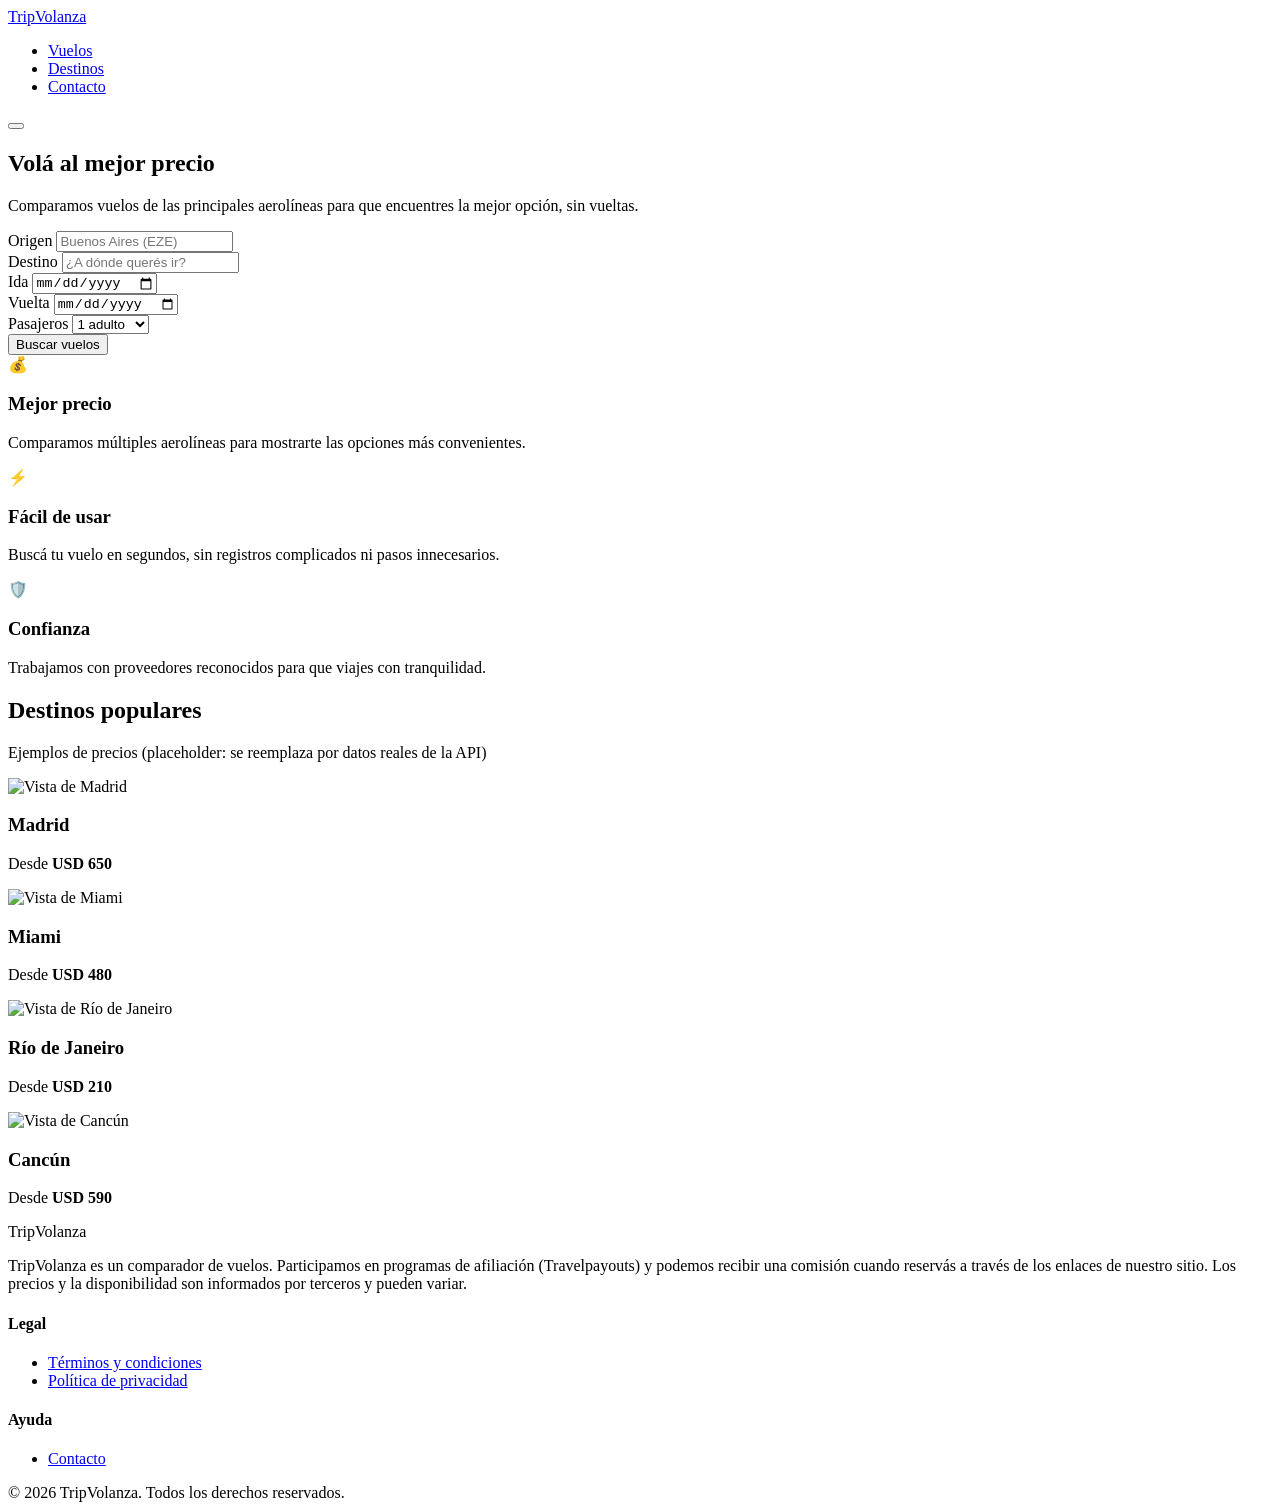
==== index.html @ c4ec9978 "Add files via upload" ====
<!DOCTYPE html>
<html lang="es">
<head>
  <meta charset="UTF-8">
  <meta name="viewport" content="width=device-width, initial-scale=1.0">
  <title>TripVolanza — Encontrá tu vuelo al mejor precio</title>
  <meta name="description" content="Buscá y compará pasajes aéreos de forma rápida y sencilla con TripVolanza.">

  <!-- Tipografías: las traemos de Google Fonts, no las escribimos nosotros -->
  <link rel="preconnect" href="https://fonts.googleapis.com">
  <link href="https://fonts.googleapis.com/css2?family=Poppins:wght@600;700&family=Inter:wght@400;500&display=swap" rel="stylesheet">

  <!-- Nuestros propios estilos -->
  <link rel="stylesheet" href="css/style.css">
</head>
<body>

  <!-- ===================== HEADER ===================== -->
  <header class="site-header">
    <div class="container site-header__inner">

      <a href="index.html" class="logo">
        <span class="logo__trip">Trip</span><span class="logo__volanza">Volanza</span>
      </a>

      <nav class="main-nav" aria-label="Navegación principal">
        <ul class="main-nav__list">
          <li><a href="#buscador">Vuelos</a></li>
          <li><a href="#destinos">Destinos</a></li>
          <li><a href="contacto.html">Contacto</a></li>
        </ul>
      </nav>

      <button class="menu-toggle" id="menuToggle" aria-label="Abrir menú" aria-expanded="false">
        <span></span><span></span><span></span>
      </button>

    </div>
  </header>

  <main>

    <!-- ===================== HERO ===================== -->
        <!-- ===================== HERO ===================== -->
    <section class="hero" id="buscador">

      <!-- Carrusel de fondo: 3 fotos que se van alternando con un efecto de desvanecido -->
      <div class="hero__carrusel">
        <div class="hero__slide hero__slide--activa" style="background-image: url('img/hero-1.jpg');"></div>
        <div class="hero__slide" style="background-image: url('img/hero-2.jpg');"></div>
        <div class="hero__slide" style="background-image: url('img/hero-3.jpg');"></div>
      </div>

      <div class="container hero__inner">

        <h1 class="hero__titulo">Volá al mejor precio</h1>
        <p class="hero__subtitulo">Comparamos vuelos de las principales aerolíneas para que encuentres la mejor opción, sin vueltas.</p>

        <div class="buscador-card" id="widget-vuelos">
          <form class="buscador-form">
            <div class="buscador-form__campo">
              <label for="origen">Origen</label>
              <input type="text" id="origen" placeholder="Buenos Aires (EZE)">
            </div>
            <div class="buscador-form__campo">
              <label for="destino">Destino</label>
              <input type="text" id="destino" placeholder="¿A dónde querés ir?">
            </div>
            <div class="buscador-form__campo">
              <label for="ida">Ida</label>
              <input type="date" id="ida">
            </div>
            <div class="buscador-form__campo">
              <label for="vuelta">Vuelta</label>
              <input type="date" id="vuelta">
            </div>
            <div class="buscador-form__campo buscador-form__campo--pasajeros">
              <label for="pasajeros">Pasajeros</label>
              <select id="pasajeros">
                <option>1 adulto</option>
                <option>2 adultos</option>
                <option>3 adultos</option>
                <option>4 adultos</option>
              </select>
            </div>
            <button type="submit" class="buscador-form__boton">Buscar vuelos</button>
          </form>
        </div>

      </div>
    </section>

       <!-- ===================== POR QUÉ TRIPVOLANZA ===================== -->
    <section class="beneficios">
      <div class="container beneficios__grid">

        <div class="beneficio">
          <div class="beneficio__icono">💰</div>
          <h3 class="beneficio__titulo">Mejor precio</h3>
          <p class="beneficio__texto">Comparamos múltiples aerolíneas para mostrarte las opciones más convenientes.</p>
        </div>

        <div class="beneficio">
          <div class="beneficio__icono">⚡</div>
          <h3 class="beneficio__titulo">Fácil de usar</h3>
          <p class="beneficio__texto">Buscá tu vuelo en segundos, sin registros complicados ni pasos innecesarios.</p>
        </div>

        <div class="beneficio">
          <div class="beneficio__icono">🛡️</div>
          <h3 class="beneficio__titulo">Confianza</h3>
          <p class="beneficio__texto">Trabajamos con proveedores reconocidos para que viajes con tranquilidad.</p>
        </div>

      </div>
    </section>
     
        <!-- ===================== DESTINOS POPULARES ===================== -->
    <section class="destinos" id="destinos">
      <div class="container">
        <h2 class="destinos__titulo">Destinos populares</h2>
        <p class="destinos__subtitulo">Ejemplos de precios (placeholder: se reemplaza por datos reales de la API)</p>

                <div class="destinos__grid">

          <div class="destino-card">
            <img src="img/destino-madrid.jpg" alt="Vista de Madrid" class="destino-card__imagen">
            <div class="destino-card__info">
              <h3>Madrid</h3>
              <p>Desde <strong>USD 650</strong></p>
            </div>
          </div>

          <div class="destino-card">
            <img src="img/destino-miami.jpg" alt="Vista de Miami" class="destino-card__imagen">
            <div class="destino-card__info">
              <h3>Miami</h3>
              <p>Desde <strong>USD 480</strong></p>
            </div>
          </div>

          <div class="destino-card">
            <img src="img/destino-rio.jpg" alt="Vista de Río de Janeiro" class="destino-card__imagen">
            <div class="destino-card__info">
              <h3>Río de Janeiro</h3>
              <p>Desde <strong>USD 210</strong></p>
            </div>
          </div>

          <div class="destino-card">
            <img src="img/destino-cancun.jpg" alt="Vista de Cancún" class="destino-card__imagen"> 
            <div class="destino-card__info">
              <h3>Cancún</h3>
              <p>Desde <strong>USD 590</strong></p>
            </div>
          </div>
        </div>
    </section>
  </main>

  <!-- ===================== FOOTER ===================== -->
  <footer class="site-footer">
    <div class="container site-footer__inner">

      <div class="site-footer__col">
        <span class="logo"><span class="logo__trip">Trip</span><span class="logo__volanza">Volanza</span></span>
        <p class="site-footer__aviso">
          TripVolanza es un comparador de vuelos. Participamos en programas de afiliación
          (Travelpayouts) y podemos recibir una comisión cuando reservás a través de los
          enlaces de nuestro sitio. Los precios y la disponibilidad son informados por
          terceros y pueden variar.
        </p>
      </div>

      <div class="site-footer__col">
        <h4>Legal</h4>
        <ul>
          <li><a href="terminos.html">Términos y condiciones</a></li>
          <li><a href="privacidad.html">Política de privacidad</a></li>
        </ul>
      </div>

      <div class="site-footer__col">
        <h4>Ayuda</h4>
        <ul>
          <li><a href="contacto.html">Contacto</a></li>
        </ul>
      </div>

    </div>
    <div class="site-footer__copy">
      © 2026 TripVolanza. Todos los derechos reservados.
    </div>
  </footer>

  <script src="js/main.js"></script>
</body>
</html>
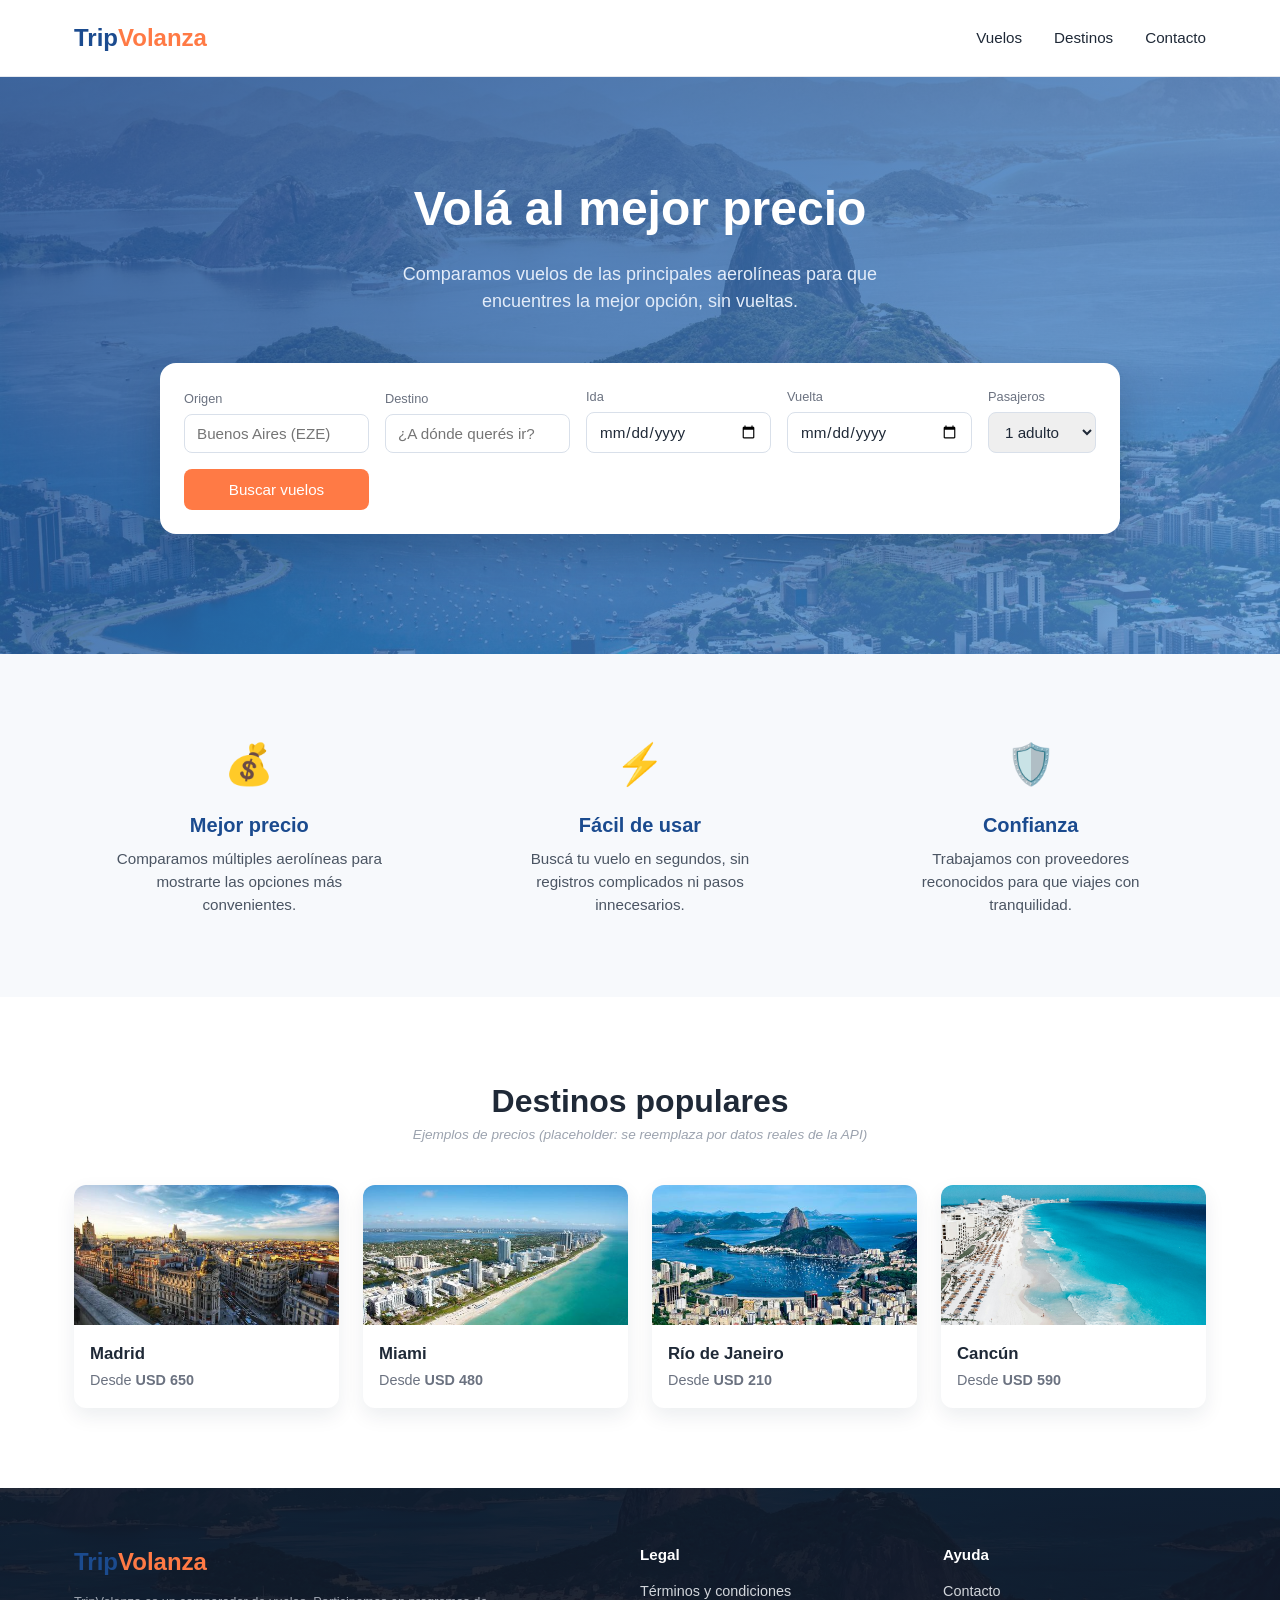
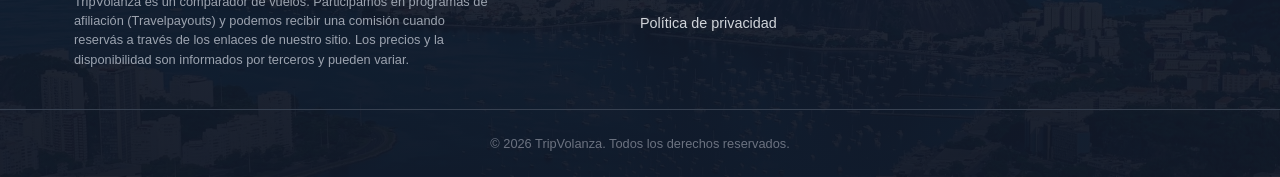
==== commit 295cc6ce: "Add files via upload" ====
--- a/index.html
+++ b/index.html
@@ -2,6 +2,15 @@
 <html lang="es">
 <head>
   <meta charset="UTF-8">
+  <script nowprocket data-noptimize="1" data-cfasync="false" data-wpfc-render="false" seraph-accel-crit="1" data-no-defer="1" data-cmp-ab="2">
+  (function () {
+      var script = document.createElement("script");
+      script.async = 1;
+      script.setAttribute("data-cmp-ab","2");
+      script.src = 'https://tp-em.com/NTc3MzYx.js?t=577361';
+      document.head.appendChild(script);
+  })();
+</script>
   <meta name="viewport" content="width=device-width, initial-scale=1.0">
   <title>TripVolanza — Encontrá tu vuelo al mejor precio</title>
   <meta name="description" content="Buscá y compará pasajes aéreos de forma rápida y sencilla con TripVolanza.">
--- a/css/style.css
+++ b/css/style.css
@@ -0,0 +1,557 @@
+/* =========================================================
+   1. RESET BÁSICO
+   ========================================================= */
+* {
+  margin: 0;
+  padding: 0;
+  box-sizing: border-box;
+}
+
+/* =========================================================
+   2. VARIABLES DE LA MARCA (Design Tokens)
+   ========================================================= */
+:root {
+  --color-azul-principal: #1B4B8F;
+  --color-azul-claro: #4A90D9;
+  --color-naranja: #FF7A45;
+  --color-fondo: #FFFFFF;
+  --color-fondo-suave: #F7F9FC;
+  --color-texto: #1F2937;
+
+  --fuente-titulos: 'Poppins', sans-serif;
+  --fuente-texto: 'Inter', sans-serif;
+
+  --ancho-maximo: 1180px;
+}
+
+body {
+  font-family: var(--fuente-texto);
+  color: var(--color-texto);
+  background-color: var(--color-fondo);
+  line-height: 1.5;
+}
+
+.container {
+  max-width: var(--ancho-maximo);
+  margin: 0 auto;
+  padding: 0 24px;
+}
+
+a {
+  text-decoration: none;
+  color: inherit;
+}
+
+ul {
+  list-style: none;
+}
+
+/* =========================================================
+   3. HEADER
+   ========================================================= */
+.site-header {
+  background-color: var(--color-fondo);
+  border-bottom: 1px solid #E5E9F0;
+  position: sticky;
+  top: 0;
+  z-index: 100;
+}
+
+.site-header__inner {
+  display: flex;
+  align-items: center;
+  justify-content: space-between;
+  height: 76px;
+}
+
+.logo {
+  font-family: var(--fuente-titulos);
+  font-size: 1.5rem;
+  font-weight: 700;
+  display: inline-flex;
+}
+
+.logo__trip {
+  color: var(--color-azul-principal);
+  font-weight: 600;
+}
+
+.logo__volanza {
+  color: var(--color-naranja);
+}
+
+.main-nav__list {
+  display: flex;
+  gap: 32px;
+}
+
+.main-nav__list a {
+  font-weight: 500;
+  font-size: 0.95rem;
+  color: var(--color-texto);
+  transition: color 0.2s ease;
+}
+
+.main-nav__list a:hover,
+.main-nav__list a:focus-visible {
+  color: var(--color-azul-principal);
+}
+
+.menu-toggle {
+  display: none;
+  flex-direction: column;
+  justify-content: space-between;
+  width: 26px;
+  height: 18px;
+  background: none;
+  border: none;
+  cursor: pointer;
+  padding: 0;
+}
+
+.menu-toggle span {
+  display: block;
+  height: 2px;
+  width: 100%;
+  background-color: var(--color-azul-principal);
+}
+
+/* =========================================================
+   4. HERO
+   ========================================================= */
+/* =========================================================
+   4. HERO
+   ========================================================= */
+.hero {
+  position: relative;
+  overflow: hidden;
+  color: #FFFFFF;
+  padding: 96px 0 120px;
+  text-align: center;
+}
+
+/* Las 3 fotos del carrusel, todas apiladas una sobre otra */
+.hero__carrusel {
+  position: absolute;
+  inset: 0;
+  z-index: 0;
+}
+
+.hero__slide {
+  position: absolute;
+  inset: 0;
+  background-size: cover;
+  background-position: center;
+  opacity: 0;
+  transition: opacity 1.5s ease-in-out;
+}
+
+/* La franja azul semitransparente que va ENCIMA de la foto,
+   para que el texto blanco se siga leyendo bien */
+.hero__slide::after {
+  content: "";
+  position: absolute;
+  inset: 0;
+  background: linear-gradient(135deg, rgba(27, 75, 143, 0.85), rgba(74, 144, 217, 0.75));
+}
+
+.hero__slide--activa {
+  opacity: 1;
+}
+
+.hero__inner {
+  position: relative; /* para que el contenido quede POR ENCIMA del carrusel */
+  z-index: 1;
+}
+
+.hero__titulo {
+  font-family: var(--fuente-titulos);
+  font-size: 3rem;
+  font-weight: 700;
+  max-width: 700px;
+  margin: 0 auto 16px;
+}
+
+.hero__subtitulo {
+  font-size: 1.125rem;
+  max-width: 520px;
+  margin: 0 auto 48px;
+  color: #E3ECF9;
+}
+
+.buscador-card {
+  background-color: #FFFFFF;
+  border-radius: 16px;
+  padding: 24px;
+  max-width: 960px;
+  margin: 0 auto;
+  box-shadow: 0 20px 40px rgba(15, 32, 64, 0.25);
+}
+
+.buscador-form {
+  display: grid;
+  grid-template-columns: repeat(4, 1fr) auto;
+  gap: 16px;
+  align-items: end;
+  text-align: left;
+}
+
+.buscador-form__campo label {
+  display: block;
+  font-size: 0.8rem;
+  font-weight: 500;
+  color: #6B7280;
+  margin-bottom: 6px;
+}
+
+.buscador-form__campo input,
+.buscador-form__campo select {
+  width: 100%;
+  padding: 10px 12px;
+  border: 1px solid #D9E0EA;
+  border-radius: 8px;
+  font-family: var(--fuente-texto);
+  font-size: 0.95rem;
+  color: var(--color-texto);
+}
+
+.buscador-form__campo input:focus,
+.buscador-form__campo select:focus {
+  outline: 2px solid var(--color-azul-claro);
+  outline-offset: 1px;
+}
+
+.buscador-form__boton {
+  background-color: var(--color-naranja);
+  color: #FFFFFF;
+  border: none;
+  border-radius: 8px;
+  padding: 12px 28px;
+  font-family: var(--fuente-texto);
+  font-weight: 500;
+  font-size: 0.95rem;
+  cursor: pointer;
+  white-space: nowrap;
+  transition: background-color 0.2s ease;
+}
+
+.buscador-form__boton:hover {
+  background-color: #E6642F;
+}
+
+/* =========================================================
+   5. BENEFICIOS ("Por qué TripVolanza")
+   ========================================================= */
+.beneficios {
+  padding: 80px 0;
+  background-color: var(--color-fondo-suave);
+}
+
+.beneficios__grid {
+  display: grid;
+  grid-template-columns: repeat(3, 1fr);
+  gap: 40px;
+  text-align: center;
+}
+
+.beneficio__icono {
+  font-size: 2.5rem;
+  margin-bottom: 16px;
+}
+
+.beneficio__titulo {
+  font-family: var(--fuente-titulos);
+  font-size: 1.25rem;
+  margin-bottom: 8px;
+  color: var(--color-azul-principal);
+}
+
+.beneficio__texto {
+  color: #4B5563;
+  font-size: 0.95rem;
+  max-width: 280px;
+  margin: 0 auto;
+}
+
+/* =========================================================
+   6. DESTINOS POPULARES
+   ========================================================= */
+.destinos {
+  padding: 80px 0;
+  text-align: center;
+}
+
+.destinos__titulo {
+  font-family: var(--fuente-titulos);
+  font-size: 2rem;
+  color: var(--color-texto);
+}
+
+.destinos__subtitulo {
+  color: #9CA3AF;
+  font-size: 0.85rem;
+  font-style: italic;
+  margin-bottom: 40px;
+}
+
+.destinos__grid {
+  display: grid;
+  grid-template-columns: repeat(4, 1fr);
+  gap: 24px;
+  text-align: left;
+}
+
+.destino-card {
+  border-radius: 12px;
+  overflow: hidden;
+  box-shadow: 0 8px 20px rgba(15, 32, 64, 0.08);
+  transition: transform 0.2s ease;
+}
+
+.destino-card:hover {
+  transform: translateY(-4px);
+}
+
+/* Como todavía no tenemos fotos reales, uso degradados de color
+   distintos por destino a modo de placeholder visual */
+.destino-card__imagen {
+  height: 140px;
+  width: 100%;
+  object-fit: cover;  /* la foto llena el espacio sin estirarse ni deformarse */
+  display: block;
+}
+
+.destino-card__imagen--madrid  { background: linear-gradient(135deg, #1B4B8F, #4A90D9); }
+.destino-card__imagen--miami   { background: linear-gradient(135deg, #FF7A45, #FFB088); }
+.destino-card__imagen--rio     { background: linear-gradient(135deg, #16A085, #6FE3C4); }
+.destino-card__imagen--cancun  { background: linear-gradient(135deg, #0EA5E9, #7DD3FC); }
+
+.destino-card__info {
+  padding: 16px;
+}
+
+.destino-card__info h3 {
+  font-family: var(--fuente-titulos);
+  font-size: 1.05rem;
+  margin-bottom: 4px;
+}
+
+.destino-card__info p {
+  color: #6B7280;
+  font-size: 0.9rem;
+}
+
+/* =========================================================
+   7. FOOTER
+   ========================================================= */
+.site-footer {
+  position: relative;
+  color: #D1D5DB;
+  padding: 56px 0 24px;
+  background-image:
+    linear-gradient(rgba(17, 24, 39, 0.92), rgba(17, 24, 39, 0.96)),
+    url('../img/footer-bg.jpg');
+  background-size: cover;
+  background-position: center;
+}
+
+.site-footer__inner {
+  display: grid;
+  grid-template-columns: 2fr 1fr 1fr;
+  gap: 40px;
+}
+
+.site-footer__col h4 {
+  color: #FFFFFF;
+  font-size: 0.95rem;
+  margin-bottom: 12px;
+}
+
+.site-footer__col ul li {
+  margin-bottom: 8px;
+}
+
+.site-footer__col ul a {
+  color: #D1D5DB;
+  font-size: 0.9rem;
+}
+
+.site-footer__col ul a:hover {
+  color: #FFFFFF;
+}
+
+.site-footer__aviso {
+  font-size: 0.8rem;
+  color: #9CA3AF;
+  margin-top: 12px;
+  max-width: 420px;
+}
+
+.site-footer__copy {
+  text-align: center;
+  font-size: 0.8rem;
+  color: #6B7280;
+  margin-top: 40px;
+  padding-top: 24px;
+  border-top: 1px solid #374151;
+}
+
+/* =========================================================
+   8. PÁGINA SIMPLE (Contacto, Términos, Privacidad)
+   ========================================================= */
+.pagina-simple {
+  padding: 64px 0;
+  max-width: 640px;
+  margin: 0 auto;
+}
+
+.pagina-simple h1 {
+  font-family: var(--fuente-titulos);
+  font-size: 2rem;
+  margin-bottom: 16px;
+  color: var(--color-azul-principal);
+}
+
+.pagina-simple p {
+  margin-bottom: 24px;
+  color: #4B5563;
+}
+
+.form-contacto__campo {
+  margin-bottom: 20px;
+}
+
+.form-contacto__campo label {
+  display: block;
+  font-size: 0.85rem;
+  font-weight: 500;
+  margin-bottom: 6px;
+}
+
+.form-contacto__campo input,
+.form-contacto__campo textarea {
+  width: 100%;
+  padding: 10px 12px;
+  border: 1px solid #D9E0EA;
+  border-radius: 8px;
+  font-family: var(--fuente-texto);
+  font-size: 0.95rem;
+}
+
+/* =========================================================
+   9. PÁGINA 404
+   ========================================================= */
+.pagina-404 {
+  text-align: center;
+  padding: 120px 0;
+}
+
+.pagina-404__codigo {
+  font-family: var(--fuente-titulos);
+  font-size: 5rem;
+  font-weight: 700;
+  color: var(--color-azul-claro);
+}
+
+.pagina-404__boton {
+  display: inline-block;
+  margin-top: 24px;
+}
+
+/* =========================================================
+   10. PÁGINAS LEGALES (Términos, Privacidad)
+   ========================================================= */
+.pagina-legal {
+  padding: 64px 0 96px;
+  max-width: 720px;
+  margin: 0 auto;
+}
+
+.pagina-legal h1 {
+  font-family: var(--fuente-titulos);
+  font-size: 2rem;
+  color: var(--color-azul-principal);
+  margin-bottom: 4px;
+}
+
+.pagina-legal__fecha {
+  color: #9CA3AF;
+  font-size: 0.85rem;
+  margin-bottom: 32px;
+}
+
+.pagina-legal h2 {
+  font-family: var(--fuente-titulos);
+  font-size: 1.15rem;
+  margin: 32px 0 12px;
+  color: var(--color-texto);
+}
+
+.pagina-legal p {
+  color: #4B5563;
+  margin-bottom: 8px;
+}
+
+.pagina-legal a {
+  color: var(--color-azul-claro);
+  text-decoration: underline;
+}
+
+/* =========================================================
+   5. RESPONSIVE
+   ========================================================= */
+@media (max-width: 768px) {
+  .main-nav {
+    display: none;
+    position: absolute;
+    top: 100%;
+    left: 0;
+    width: 100%;
+    background-color: var(--color-fondo);
+    border-bottom: 1px solid #E5E9F0;
+    box-shadow: 0 12px 24px rgba(15, 32, 64, 0.1);
+  }
+
+  .main-nav.is-open {
+    display: block;
+  }
+
+  .main-nav__list {
+    flex-direction: column;
+    gap: 0;
+  }
+
+  .main-nav__list li {
+    border-bottom: 1px solid #F0F2F5;
+  }
+
+  .main-nav__list a {
+    display: block;
+    padding: 16px 24px;
+  }
+
+  .menu-toggle {
+    display: flex;
+    position: relative;
+    z-index: 101;
+  }
+
+  /* Cuando el menú está abierto, transformamos las 3 rayitas en una "X" */
+  .menu-toggle.is-active span:nth-child(1) {
+    transform: translateY(8px) rotate(45deg);
+  }
+  .menu-toggle.is-active span:nth-child(2) {
+    opacity: 0;
+  }
+  .menu-toggle.is-active span:nth-child(3) {
+    transform: translateY(-8px) rotate(-45deg);
+  }
+
+  .hero { padding: 56px 0 64px; }
+  .hero__titulo { font-size: 2rem; }
+  .buscador-form { grid-template-columns: 1fr; }
+  .buscador-form__boton { width: 100%; }
+  .beneficios__grid { grid-template-columns: 1fr; gap: 32px; }
+  .destinos__grid { grid-template-columns: 1fr 1fr; }
+  .site-footer__inner { grid-template-columns: 1fr; gap: 32px; }
+}
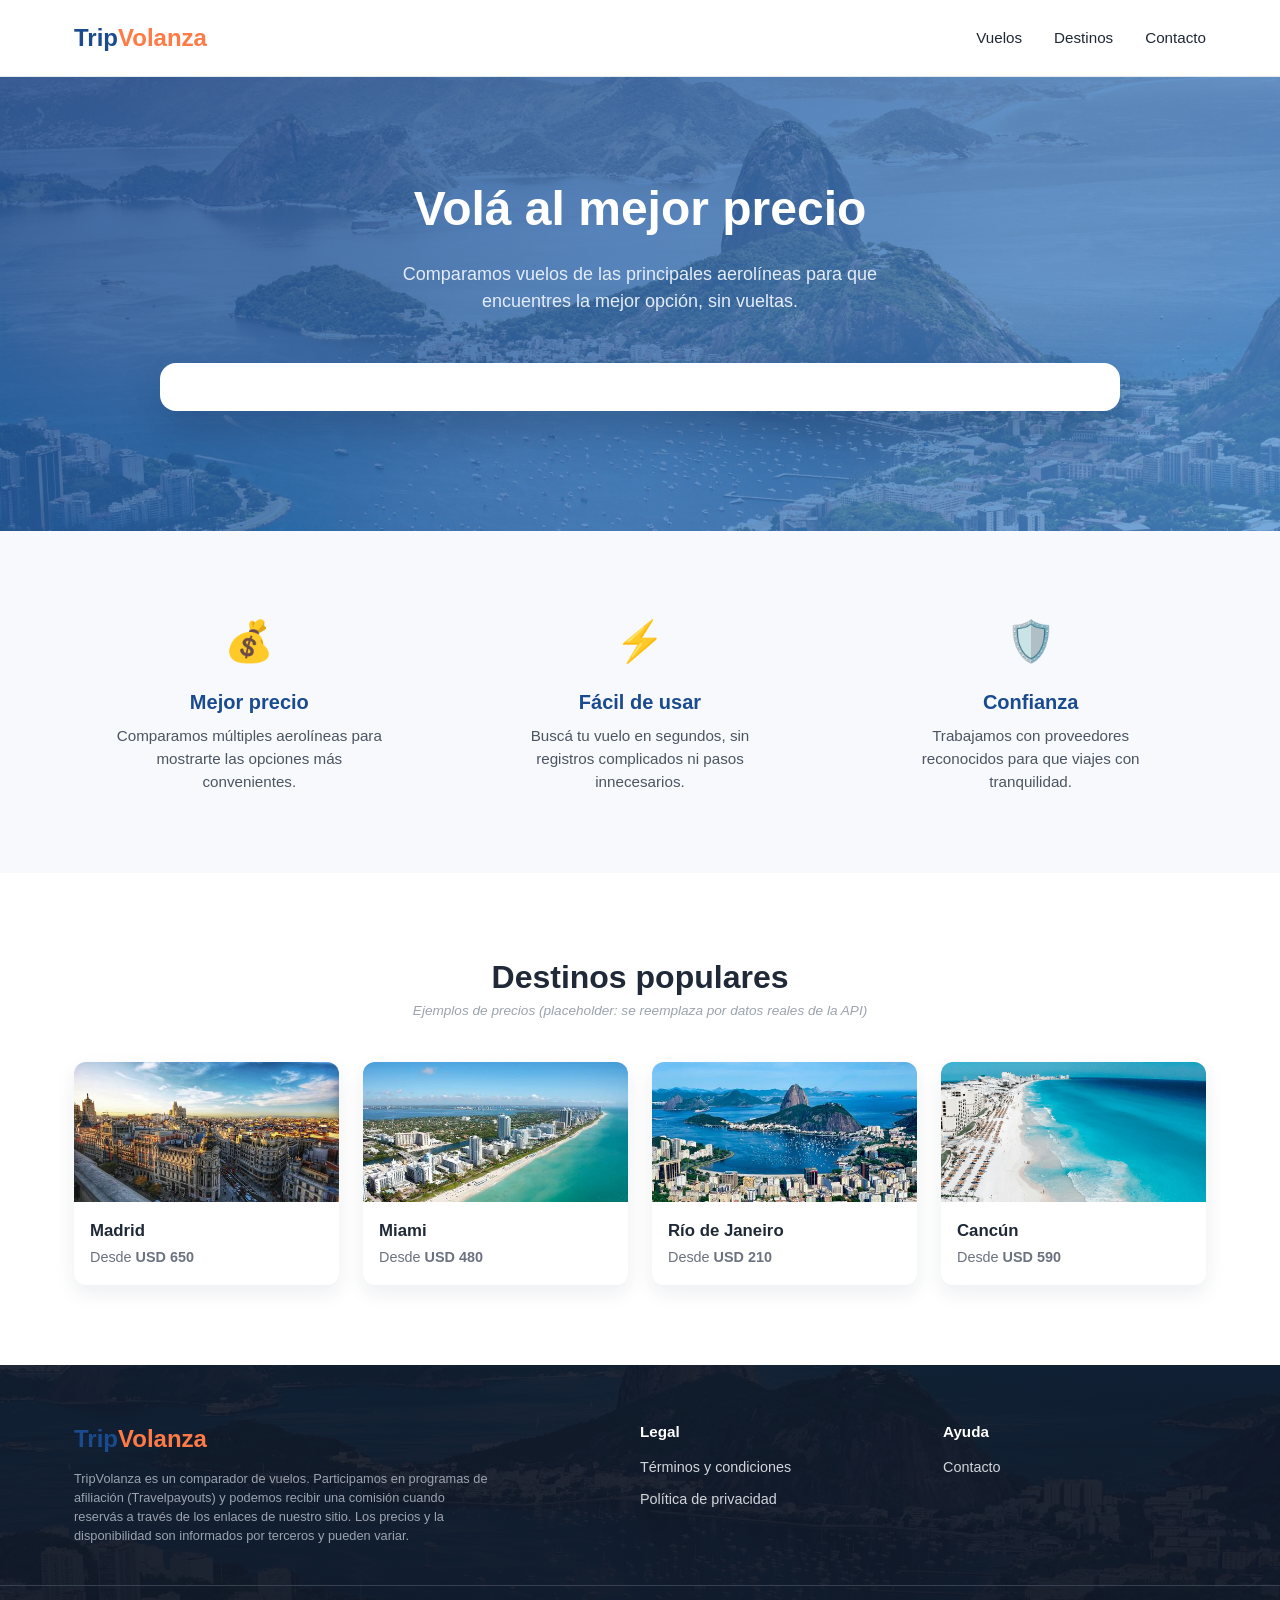
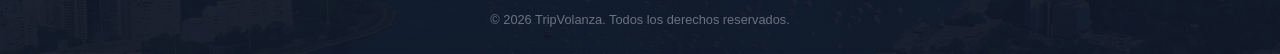
==== commit c8d82e8a: "Add files via upload" ====
--- a/index.html
+++ b/index.html
@@ -66,34 +66,7 @@
         <p class="hero__subtitulo">Comparamos vuelos de las principales aerolíneas para que encuentres la mejor opción, sin vueltas.</p>
 
         <div class="buscador-card" id="widget-vuelos">
-          <form class="buscador-form">
-            <div class="buscador-form__campo">
-              <label for="origen">Origen</label>
-              <input type="text" id="origen" placeholder="Buenos Aires (EZE)">
-            </div>
-            <div class="buscador-form__campo">
-              <label for="destino">Destino</label>
-              <input type="text" id="destino" placeholder="¿A dónde querés ir?">
-            </div>
-            <div class="buscador-form__campo">
-              <label for="ida">Ida</label>
-              <input type="date" id="ida">
-            </div>
-            <div class="buscador-form__campo">
-              <label for="vuelta">Vuelta</label>
-              <input type="date" id="vuelta">
-            </div>
-            <div class="buscador-form__campo buscador-form__campo--pasajeros">
-              <label for="pasajeros">Pasajeros</label>
-              <select id="pasajeros">
-                <option>1 adulto</option>
-                <option>2 adultos</option>
-                <option>3 adultos</option>
-                <option>4 adultos</option>
-              </select>
-            </div>
-            <button type="submit" class="buscador-form__boton">Buscar vuelos</button>
-          </form>
+          <script async src="https://tpemd.com/content?currency=ars&trs=577361&shmarker=781246&show_hotels=true&powered_by=true&locale=es&searchUrl=www.aviasales.es%2Fsearch&primary_override=%231B4B8F&color_button=%231B4B8F&color_icons=%231B4B8F&dark=%23262626&light=%23FFFFFF&secondary=%23FFFFFF&special=%23C4C4C4&color_focused=%231B4B8F&border_radius=0&plain=false&promo_id=7879&campaign_id=100" charset="utf-8"></script>
         </div>
 
       </div>
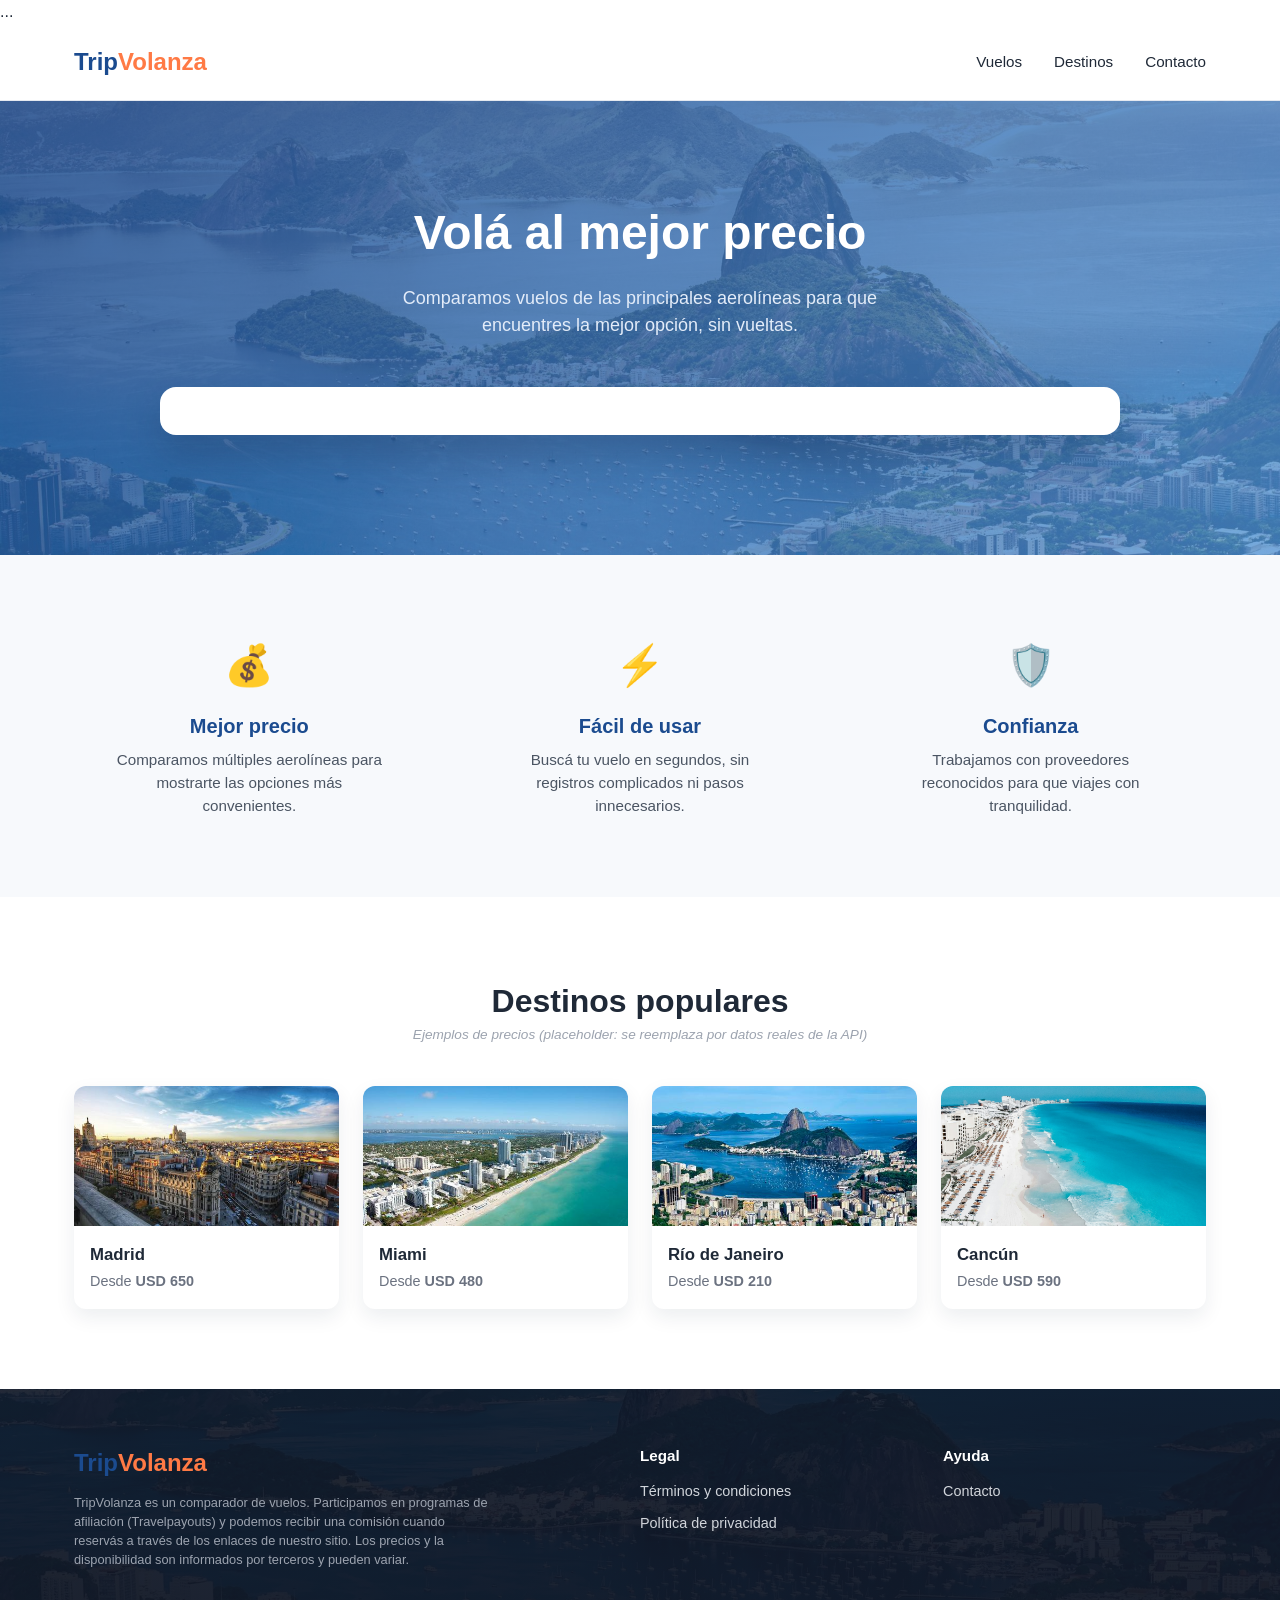
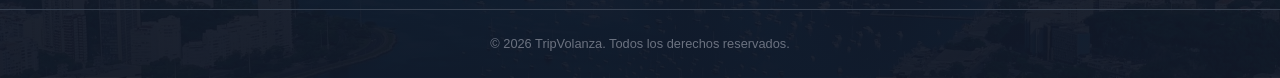
==== commit 38452c97: "Add files via upload" ====
--- a/index.html
+++ b/index.html
@@ -2,16 +2,29 @@
 <html lang="es">
 <head>
   <meta charset="UTF-8">
+  
+  <!-- Google Analytics -->
+  <script async src="https://www.googletagmanager.com/gtag/js?id=G-M9KBK3BLFX"></script>
+  <script>
+    window.dataLayer = window.dataLayer || [];
+    function gtag(){dataLayer.push(arguments);}
+    gtag('js', new Date());
+    gtag('config', 'G-M9KBK3BLFX');
+  </script>
+
+  <!-- Travelpayouts Drive -->
   <script nowprocket data-noptimize="1" data-cfasync="false" data-wpfc-render="false" seraph-accel-crit="1" data-no-defer="1" data-cmp-ab="2">
-  (function () {
-      var script = document.createElement("script");
-      script.async = 1;
-      script.setAttribute("data-cmp-ab","2");
-      script.src = 'https://tp-em.com/NTc3MzYx.js?t=577361';
-      document.head.appendChild(script);
-  })();
-</script>
+    (function () {
+        var script = document.createElement("script");
+        script.async = 1;
+        script.setAttribute("data-cmp-ab","2");
+        script.src = 'https://tp-em.com/NTc3MzYx.js?t=577361';
+        document.head.appendChild(script);
+    })();
+  </script>
+
   <meta name="viewport" content="width=device-width, initial-scale=1.0">
+  ...
   <title>TripVolanza — Encontrá tu vuelo al mejor precio</title>
   <meta name="description" content="Buscá y compará pasajes aéreos de forma rápida y sencilla con TripVolanza.">
 
